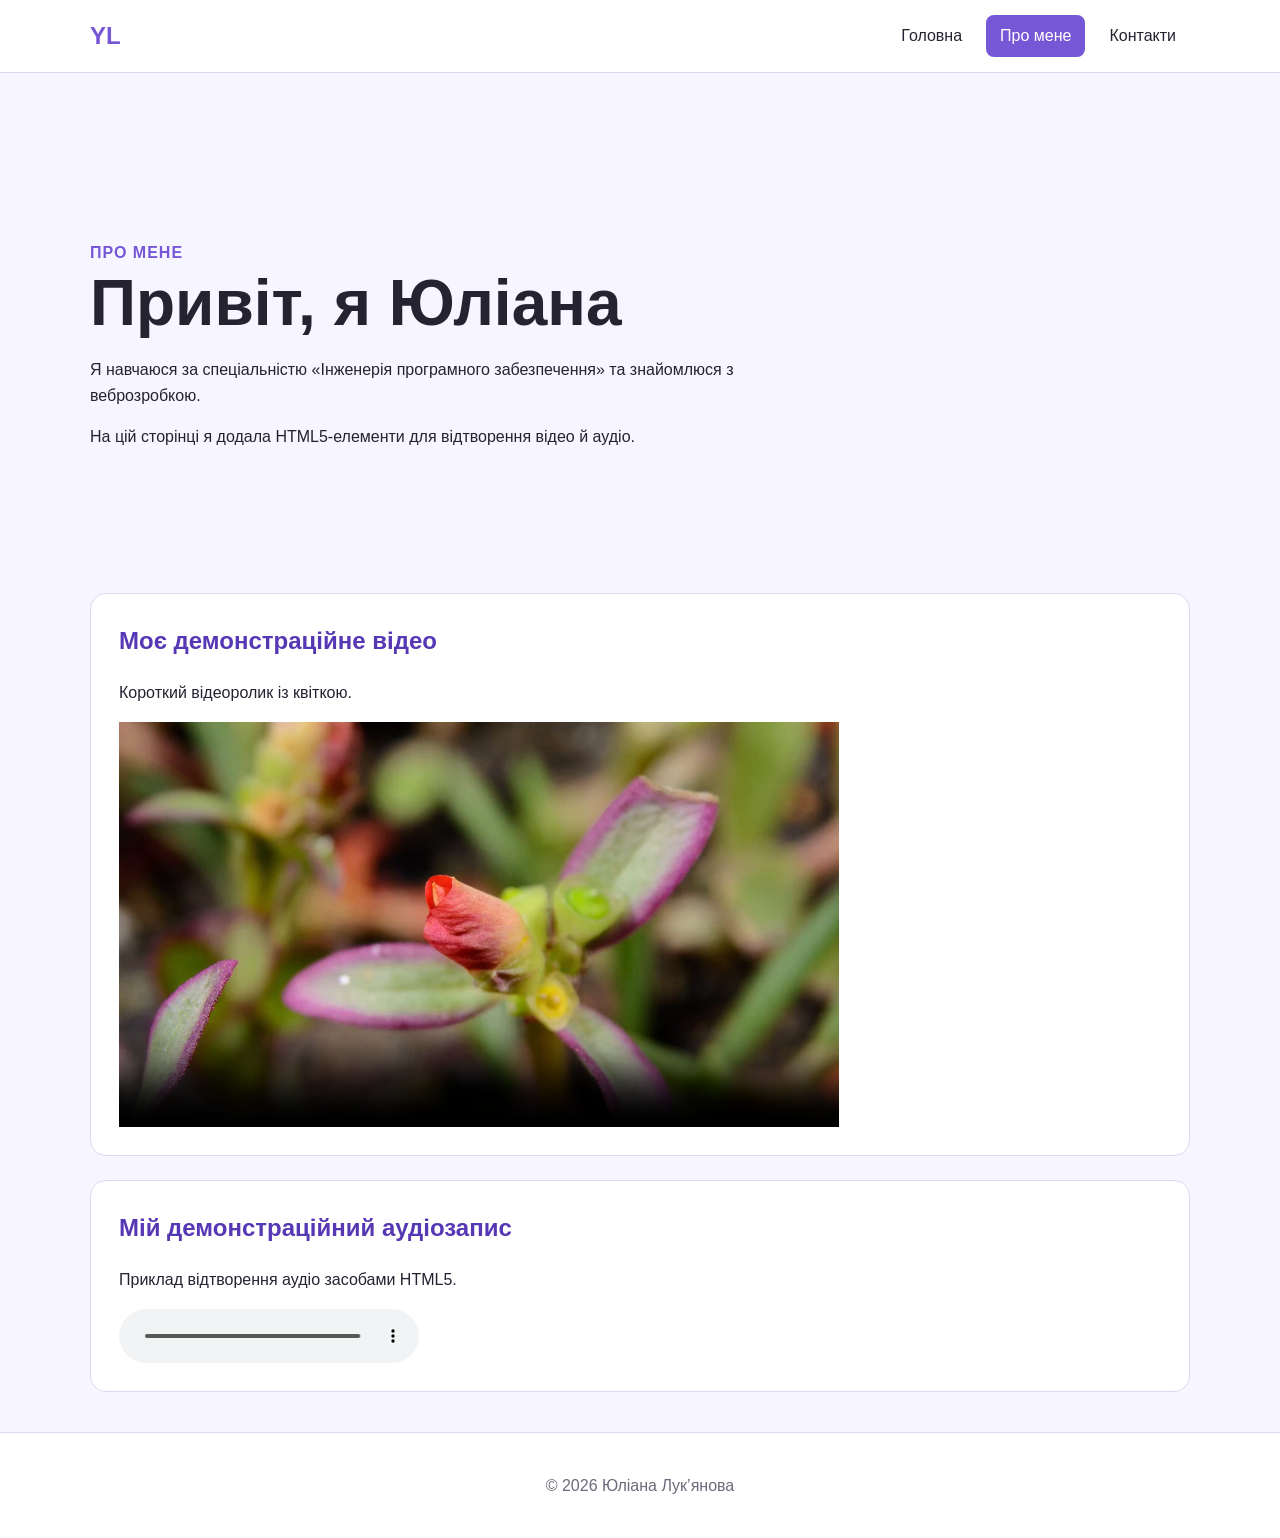
==== pages/about.html @ e68258b2 "Add contact form and media page" ====
<!DOCTYPE html>
<html lang="uk">
<head>
  <meta charset="UTF-8">
  <meta name="viewport" content="width=device-width, initial-scale=1.0">
  <meta
    name="description"
    content="Сторінка про авторку навчального HTML-сайту."
  >
  <title>Про мене</title>

  <link rel="stylesheet" href="../style.css">
</head>

<body>
  <header class="site-header">
    <div class="container header-inner">
      <a class="logo" href="../index.html">YL</a>

      <nav aria-label="Головна навігація">
        <a href="../index.html">Головна</a>
        <a class="active" href="about.html">Про мене</a>
        <a href="contact.html">Контакти</a>
      </nav>
    </div>
  </header>

  <main class="container">
    <section class="hero">
      <div>
        <p class="kicker">Про мене</p>
        <h1>Привіт, я Юліана</h1>

        <p>
          Я навчаюся за спеціальністю «Інженерія програмного
          забезпечення» та знайомлюся з веброзробкою.
        </p>

        <p>
          На цій сторінці я додала HTML5-елементи для відтворення
          відео й аудіо.
        </p>
      </div>
    </section>

    <section class="card">
      <h2>Моє демонстраційне відео</h2>
      <p>Короткий відеоролик із квіткою.</p>

      <video controls width="720" preload="metadata">
        <source src="../assets/media/flower.mp4" type="video/mp4">
        <source src="../assets/media/flower.webm" type="video/webm">

        <p>
          Ваш браузер не підтримує HTML-відео.
          <a href="../assets/media/flower.mp4">Завантажити відео</a>.
        </p>
      </video>
    </section>

    <section class="card">
      <h2>Мій демонстраційний аудіозапис</h2>
      <p>Приклад відтворення аудіо засобами HTML5.</p>

      <audio controls preload="metadata">
        <source
          src="../assets/media/t-rex-roar.mp3"
          type="audio/mpeg"
        >
        <source
          src="../assets/media/example.ogg"
          type="audio/ogg"
        >

        <p>
          Ваш браузер не підтримує цей аудіофайл.
          <a href="../assets/media/t-rex-roar.mp3">
            Завантажити аудіо
          </a>.
        </p>
      </audio>
    </section>
  </main>

  <footer>
    <p>&copy; 2026 Юліана Лук’янова</p>
  </footer>
</body>
</html>
---- style.css ----
* {
  box-sizing: border-box;
}

:root {
  --background: #f7f5ff;
  --surface: #ffffff;
  --text: #252331;
  --muted: #6e687a;
  --accent: #7657d6;
  --accent-dark: #5638b5;
  --border: #ded8f0;
}

body {
  margin: 0;
  font-family: Arial, sans-serif;
  line-height: 1.6;
  color: var(--text);
  background: var(--background);
}

.container {
  width: min(1100px, calc(100% - 32px));
  margin: 0 auto;
}

.site-header {
  background: var(--surface);
  border-bottom: 1px solid var(--border);
}

.header-inner {
  min-height: 72px;
  display: flex;
  align-items: center;
  justify-content: space-between;
  gap: 24px;
}

.logo {
  font-size: 24px;
  font-weight: 700;
  color: var(--accent);
  text-decoration: none;
}

nav {
  display: flex;
  gap: 10px;
  flex-wrap: wrap;
}

nav a {
  padding: 8px 14px;
  color: var(--text);
  text-decoration: none;
  border-radius: 8px;
}

nav a:hover,
nav a.active {
  color: #ffffff;
  background: var(--accent);
}

.hero {
  min-height: 520px;
  display: grid;
  grid-template-columns: 1.3fr 0.7fr;
  align-items: center;
  gap: 48px;
  padding: 64px 0 40px;
}

.kicker {
  margin-bottom: 4px;
  color: var(--accent);
  font-weight: 700;
  text-transform: uppercase;
  letter-spacing: 1px;
}

h1 {
  margin: 0 0 20px;
  font-size: clamp(38px, 6vw, 64px);
  line-height: 1.05;
}

h2 {
  margin-top: 0;
  color: var(--accent-dark);
}

button {
  padding: 12px 20px;
  border: 0;
  border-radius: 9px;
  color: #ffffff;
  background: var(--accent);
  font-size: 16px;
  cursor: pointer;
}

button:hover {
  background: var(--accent-dark);
}

figure {
  margin: 0;
  padding: 28px;
  text-align: center;
  background: var(--surface);
  border: 1px solid var(--border);
  border-radius: 18px;
}

figure img {
  max-width: 100%;
  height: auto;
}

figcaption {
  margin-top: 12px;
  color: var(--muted);
}

.card {
  margin-bottom: 24px;
  padding: 28px;
  background: var(--surface);
  border: 1px solid var(--border);
  border-radius: 16px;
}

.grid {
  display: grid;
  grid-template-columns: 1fr 1fr;
  gap: 24px;
}

table {
  width: 100%;
  border-collapse: collapse;
}

caption {
  margin-bottom: 12px;
  color: var(--muted);
  text-align: left;
}

th,
td {
  padding: 12px;
  text-align: left;
  border: 1px solid var(--border);
}

th {
  color: #ffffff;
  background: var(--accent);
}

form {
  max-width: 720px;
}

.form-group {
  margin-bottom: 18px;
}

label,
legend {
  display: block;
  margin-bottom: 6px;
  font-weight: 700;
}

input,
select,
textarea {
  width: 100%;
  padding: 11px;
  border: 1px solid var(--border);
  border-radius: 8px;
  font: inherit;
}

input[type="radio"],
input[type="checkbox"] {
  width: auto;
}

.option {
  display: inline-flex;
  align-items: center;
  gap: 6px;
  margin-right: 18px;
  font-weight: 400;
}

fieldset {
  margin-bottom: 18px;
  padding: 16px;
  border: 1px solid var(--border);
  border-radius: 8px;
}

video,
audio {
  display: block;
  max-width: 100%;
  margin-top: 12px;
}

footer {
  margin-top: 40px;
  padding: 24px;
  text-align: center;
  color: var(--muted);
  background: var(--surface);
  border-top: 1px solid var(--border);
}

@media (max-width: 720px) {
  .header-inner,
  .hero {
    display: flex;
    flex-direction: column;
    align-items: stretch;
  }

  .header-inner {
    padding: 16px 0;
  }

  .hero {
    min-height: auto;
    padding-top: 40px;
  }

  .grid {
    grid-template-columns: 1fr;
  }
}
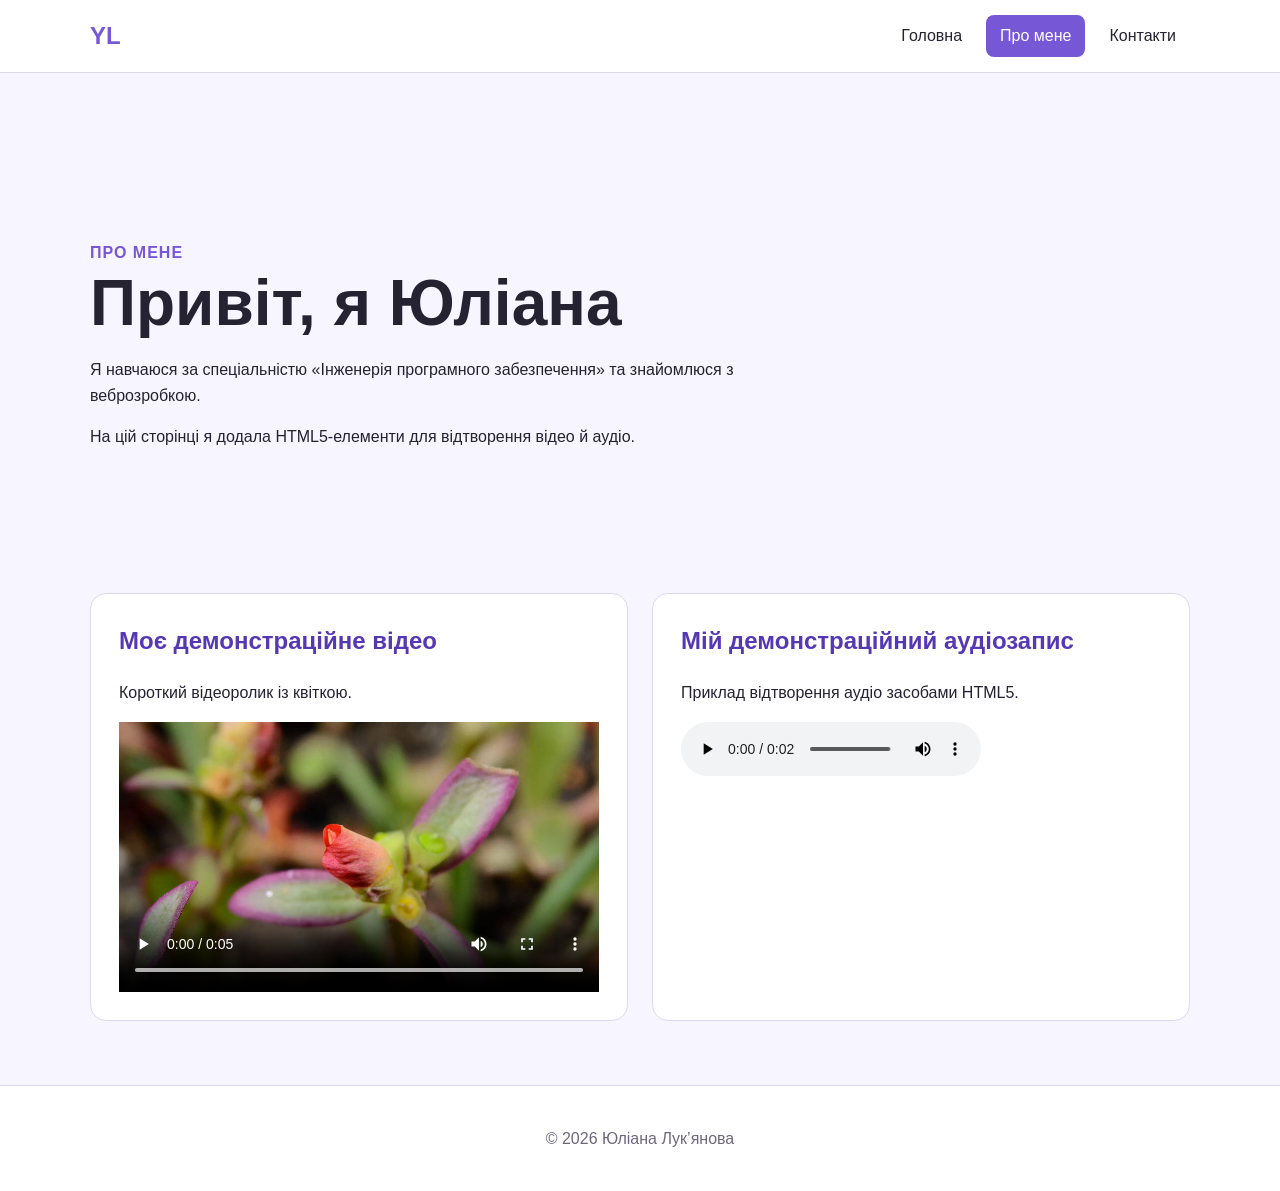
==== commit 19f36971: "Complete CSS practical work 5-6" ====
--- a/pages/about.html
+++ b/pages/about.html
@@ -9,7 +9,8 @@
   >
   <title>Про мене</title>
 
-  <link rel="stylesheet" href="../style.css">
+  <link rel="stylesheet" href="../styles/style.css">
+  <link rel="stylesheet" href="../styles/responsive.css">
 </head>
 
 <body>
@@ -43,6 +44,7 @@
       </div>
     </section>
 
+    <div class="media-flex">
     <section class="card">
       <h2>Моє демонстраційне відео</h2>
       <p>Короткий відеоролик із квіткою.</p>
@@ -80,6 +82,7 @@
         </p>
       </audio>
     </section>
+  </div>
   </main>
 
   <footer>
--- a/styles/style.css
+++ b/styles/style.css
@@ -0,0 +1,259 @@
+* {
+  box-sizing: border-box;
+}
+
+:root {
+  --background: #f7f5ff;
+  --surface: #ffffff;
+  --text: #252331;
+  --muted: #6e687a;
+  --accent: #7657d6;
+  --accent-dark: #5638b5;
+  --border: #ded8f0;
+}
+
+body {
+  margin: 0;
+  font-family: Arial, sans-serif;
+  line-height: 1.6;
+  color: var(--text);
+  background: var(--background);
+}
+
+.container {
+  width: min(1100px, calc(100% - 32px));
+  margin: 0 auto;
+}
+
+.site-header {
+  background: var(--surface);
+  border-bottom: 1px solid var(--border);
+}
+
+.header-inner {
+  min-height: 72px;
+  display: flex;
+  align-items: center;
+  justify-content: space-between;
+  gap: 24px;
+}
+
+.logo {
+  font-size: 24px;
+  font-weight: 700;
+  color: var(--accent);
+  text-decoration: none;
+}
+
+nav {
+  display: flex;
+  gap: 10px;
+  flex-wrap: wrap;
+}
+
+nav a {
+  padding: 8px 14px;
+  color: var(--text);
+  text-decoration: none;
+  border-radius: 8px;
+}
+
+nav a:hover,
+nav a.active {
+  color: #ffffff;
+  background: var(--accent);
+}
+
+.hero {
+  min-height: 520px;
+  display: grid;
+  grid-template-columns: 1.3fr 0.7fr;
+  align-items: center;
+  gap: 48px;
+  padding: 64px 0 40px;
+}
+
+.kicker {
+  margin-bottom: 4px;
+  color: var(--accent);
+  font-weight: 700;
+  text-transform: uppercase;
+  letter-spacing: 1px;
+}
+
+h1 {
+  margin: 0 0 20px;
+  font-size: clamp(38px, 6vw, 64px);
+  line-height: 1.05;
+}
+
+h2 {
+  margin-top: 0;
+  color: var(--accent-dark);
+}
+
+button {
+  padding: 12px 20px;
+  border: 0;
+  border-radius: 9px;
+  color: #ffffff;
+  background: var(--accent);
+  font-size: 16px;
+  cursor: pointer;
+}
+
+button:hover {
+  background: var(--accent-dark);
+}
+
+figure {
+  margin: 0;
+  padding: 28px;
+  text-align: center;
+  background: var(--surface);
+  border: 1px solid var(--border);
+  border-radius: 18px;
+}
+
+figure img {
+  max-width: 100%;
+  height: auto;
+}
+
+figcaption {
+  margin-top: 12px;
+  color: var(--muted);
+}
+
+.card {
+  margin-bottom: 24px;
+  padding: 28px;
+  background: var(--surface);
+  border: 1px solid var(--border);
+  border-radius: 16px;
+}
+
+.grid {
+  display: grid;
+  grid-template-columns: 1fr 1fr;
+  gap: 24px;
+}
+
+table {
+  width: 100%;
+  border-collapse: collapse;
+}
+
+caption {
+  margin-bottom: 12px;
+  color: var(--muted);
+  text-align: left;
+}
+
+th,
+td {
+  padding: 12px;
+  text-align: left;
+  border: 1px solid var(--border);
+}
+
+th {
+  color: #ffffff;
+  background: var(--accent);
+}
+
+form {
+  max-width: 720px;
+}
+
+.form-group {
+  margin-bottom: 18px;
+}
+
+label,
+legend {
+  display: block;
+  margin-bottom: 6px;
+  font-weight: 700;
+}
+
+input,
+select,
+textarea {
+  width: 100%;
+  padding: 11px;
+  border: 1px solid var(--border);
+  border-radius: 8px;
+  font: inherit;
+}
+
+input[type="radio"],
+input[type="checkbox"] {
+  width: auto;
+}
+
+.option {
+  display: inline-flex;
+  align-items: center;
+  gap: 6px;
+  margin-right: 18px;
+  font-weight: 400;
+}
+
+fieldset {
+  margin-bottom: 18px;
+  padding: 16px;
+  border: 1px solid var(--border);
+  border-radius: 8px;
+}
+
+video,
+audio {
+  display: block;
+  max-width: 100%;
+  margin-top: 12px;
+}
+
+footer {
+  margin-top: 40px;
+  padding: 24px;
+  text-align: center;
+  color: var(--muted);
+  background: var(--surface);
+  border-top: 1px solid var(--border);
+}
+
+/* Стани взаємодії */
+nav a,
+button,
+.card {
+  transition: 0.3s ease;
+}
+
+input:focus,
+select:focus,
+textarea:focus {
+  outline: none;
+  border-color: var(--accent);
+  box-shadow: 0 0 0 3px rgba(118, 87, 214, 0.2);
+}
+
+/* Оформлення таблиці */
+tbody tr:nth-child(even) {
+  background: var(--background);
+}
+
+/* Мультимедійні елементи */
+video {
+  width: 100%;
+}
+
+.media-flex {
+  display: flex;
+  gap: 24px;
+  align-items: stretch;
+}
+
+.media-flex .card {
+  flex: 1;
+}
--- a/styles/responsive.css
+++ b/styles/responsive.css
@@ -0,0 +1,37 @@
+@media (max-width: 768px) {
+  .header-inner,
+  .hero {
+    display: flex;
+    flex-direction: column;
+    align-items: stretch;
+  }
+
+  .header-inner {
+    padding: 16px 0;
+  }
+
+  .hero {
+    min-height: auto;
+    padding-top: 40px;
+  }
+
+  .grid {
+    grid-template-columns: 1fr;
+  }
+  nav {
+    flex-direction: column;
+  }
+
+  .card {
+    padding: 20px;
+  }
+
+  table {
+    display: block;
+    overflow-x: auto;
+    white-space: nowrap;
+  }
+  .media-flex {
+    flex-direction: column;
+  }
+}
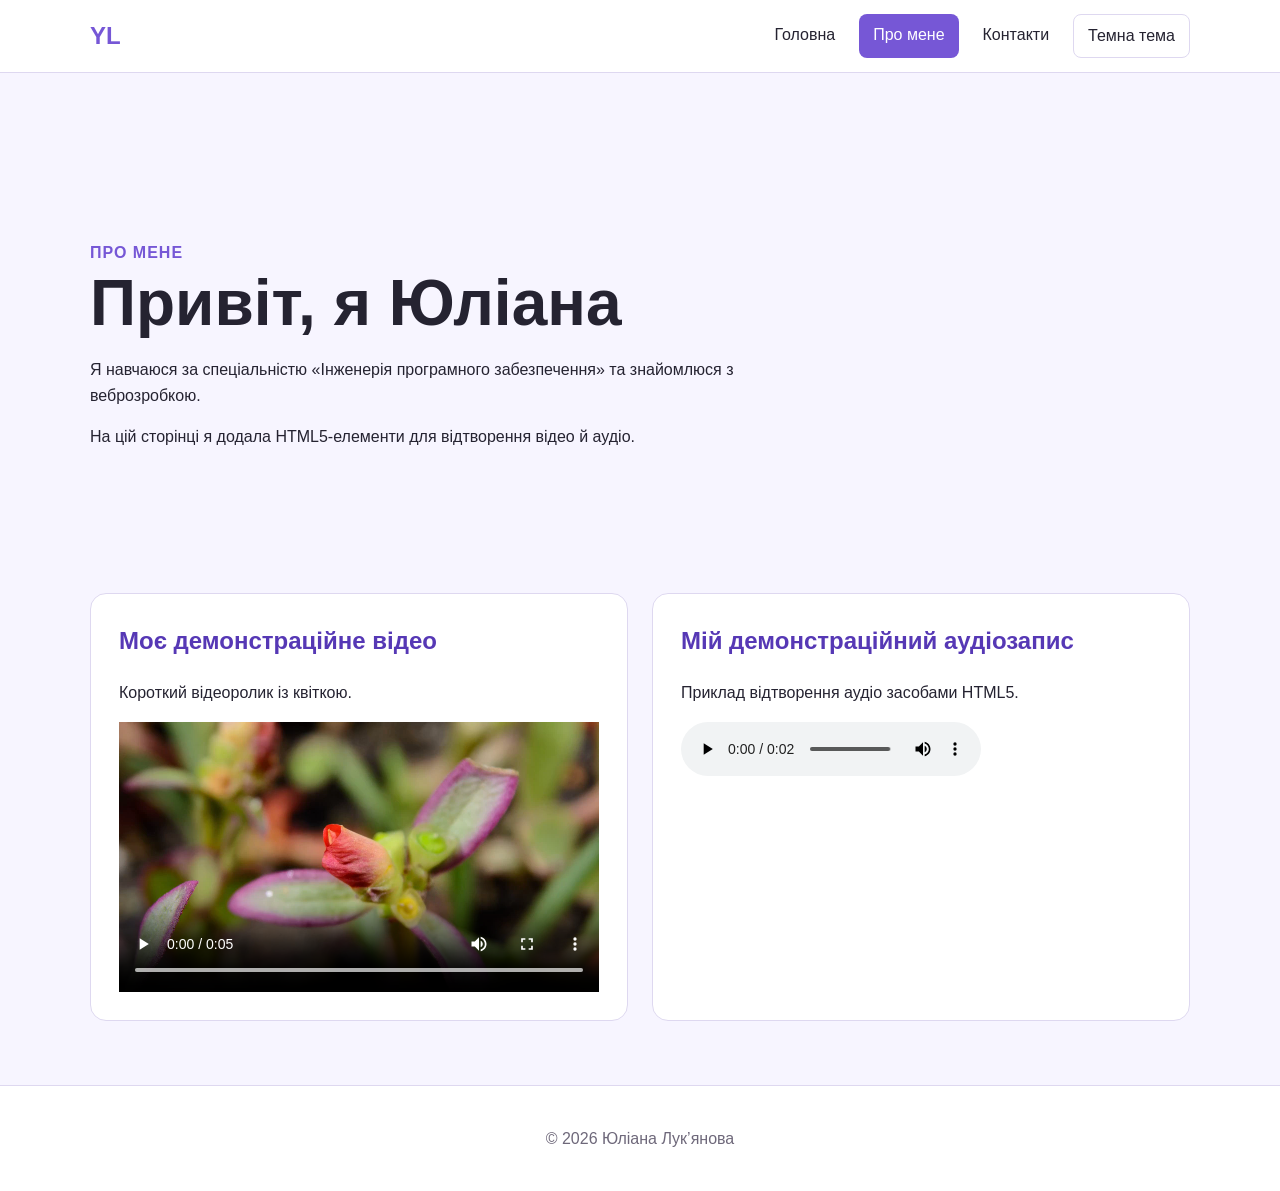
==== commit 26235ddb: "Complete JavaScript practical work 7-8" ====
--- a/pages/about.html
+++ b/pages/about.html
@@ -18,10 +18,20 @@
     <div class="container header-inner">
       <a class="logo" href="../index.html">YL</a>
 
-      <nav aria-label="Головна навігація">
+      <button
+        class="menu-toggle"
+        type="button"
+        aria-expanded="false"
+        aria-controls="main-nav"
+      >
+        Меню
+      </button>
+
+      <nav id="main-nav" aria-label="Головна навігація">
         <a href="../index.html">Головна</a>
-        <a class="active" href="about.html">Про мене</a>
+        <a href="about.html">Про мене</a>
         <a href="contact.html">Контакти</a>
+        <button class="theme-toggle" type="button">Темна тема</button>
       </nav>
     </div>
   </header>
@@ -86,7 +96,11 @@
   </main>
 
   <footer>
-    <p>&copy; 2026 Юліана Лук’янова</p>
+    <p>&copy; <span class="current-year"></span> Юліана Лук’янова</p>
   </footer>
+
+  <button class="back-to-top" type="button" hidden>↑ Вгору</button>
+  
+<script src="../js/main.js" defer></script>
 </body>
 </html>
--- a/styles/style.css
+++ b/styles/style.css
@@ -12,6 +12,16 @@
   --border: #ded8f0;
 }
 
+body.theme-dark {
+  --background: #17151f;
+  --surface: #242130;
+  --text: #f5f2ff;
+  --muted: #c2bad4;
+  --accent: #9b7df2;
+  --accent-dark: #b8a4ff;
+  --border: #3b3550;
+}
+
 body {
   margin: 0;
   font-family: Arial, sans-serif;
@@ -59,7 +69,7 @@
 }
 
 nav a:hover,
-nav a.active {
+nav a.is-active {
   color: #ffffff;
   background: var(--accent);
 }
@@ -256,4 +266,198 @@
 
 .media-flex .card {
   flex: 1;
+}
+
+.menu-toggle {
+  display: none;
+  padding: 8px 14px;
+  border: 0;
+  border-radius: 8px;
+  color: #ffffff;
+  background: var(--accent);
+  cursor: pointer;
+  font: inherit;
+}
+
+.theme-toggle {
+  padding: 8px 14px;
+  border: 1px solid var(--border);
+  border-radius: 8px;
+  color: var(--text);
+  background: var(--surface);
+  cursor: pointer;
+  font: inherit;
+}
+
+body.theme-dark {
+  --background: #17131f;
+  --surface: #251f31;
+  --text: #f7f5fb;
+  --muted: #c3b9d2;
+  --accent: #9c7cff;
+  --accent-dark: #7d5ce0;
+  --border: #463a59;
+}
+
+.back-to-top {
+  position: fixed;
+  right: 24px;
+  bottom: 24px;
+  z-index: 10;
+  padding: 10px 16px;
+  border: 0;
+  border-radius: 8px;
+  color: #ffffff;
+  background: var(--accent);
+  cursor: pointer;
+  font: inherit;
+}
+
+.back-to-top[hidden] {
+  display: none;
+}
+
+.accordion {
+  display: grid;
+  gap: 12px;
+}
+
+.accordion-item {
+  border: 1px solid var(--border);
+  border-radius: 8px;
+  overflow: hidden;
+}
+
+.accordion-button {
+  width: 100%;
+  padding: 16px;
+  border: 0;
+  color: var(--text);
+  background: var(--surface);
+  cursor: pointer;
+  font: inherit;
+  font-weight: 700;
+  text-align: left;
+}
+
+.accordion-button::after {
+  content: "+";
+  float: right;
+}
+
+.accordion-button[aria-expanded="true"]::after {
+  content: "−";
+}
+
+.accordion-content {
+  padding: 0 16px 16px;
+}
+
+.accordion-content p {
+  margin: 0;
+}
+
+label[for="schedule-search"] {
+  display: block;
+  margin-top: 12px;
+  font-weight: 700;
+}
+
+.filter-search {
+  width: 100%;
+  margin: 8px 0 16px;
+  padding: 12px;
+  border: 1px solid var(--border);
+  border-radius: 8px;
+  color: var(--text);
+  background: var(--surface);
+  font: inherit;
+}
+
+.open-modal {
+  padding: 10px 16px;
+  border: 0;
+  border-radius: 8px;
+  color: #ffffff;
+  background: var(--accent);
+  cursor: pointer;
+  font: inherit;
+}
+
+.modal {
+  position: fixed;
+  inset: 0;
+  z-index: 100;
+  display: grid;
+  place-items: center;
+  padding: 16px;
+}
+
+.modal[hidden] {
+  display: none;
+}
+
+.modal-overlay {
+  position: absolute;
+  inset: 0;
+  background: rgba(0, 0, 0, 0.65);
+}
+
+.modal-dialog {
+  position: relative;
+  z-index: 1;
+  width: min(500px, 100%);
+  padding: 32px;
+  border: 1px solid var(--border);
+  border-radius: 12px;
+  color: var(--text);
+  background: var(--surface);
+}
+
+.modal-close {
+  position: absolute;
+  top: 10px;
+  right: 12px;
+  border: 0;
+  color: var(--text);
+  background: transparent;
+  cursor: pointer;
+  font-size: 28px;
+}
+
+body.modal-open {
+  overflow: hidden;
+}
+
+.field-error {
+  display: block;
+  min-height: 20px;
+  margin-top: 4px;
+  color: #e05252;
+  font-size: 14px;
+}
+
+.character-counter {
+  display: block;
+  margin-top: 4px;
+  color: var(--muted);
+  font-size: 14px;
+  text-align: right;
+}
+
+.is-invalid {
+  border-color: #e05252 !important;
+}
+
+.form-success {
+  margin-top: 20px;
+  padding: 20px;
+  border: 1px solid var(--accent);
+  border-radius: 8px;
+  background: var(--background);
+  white-space: pre-line;
+}
+
+.form-success[hidden] {
+  display: none;
 }
--- a/styles/responsive.css
+++ b/styles/responsive.css
@@ -8,6 +8,7 @@
 
   .header-inner {
     padding: 16px 0;
+    flex-wrap: wrap;
   }
 
   .hero {
@@ -18,8 +19,20 @@
   .grid {
     grid-template-columns: 1fr;
   }
+    .menu-toggle {
+    display: block;
+    margin-left: auto;
+  }
+
   nav {
+    display: none;
+    flex-basis: 100%;
     flex-direction: column;
+    padding-top: 12px;
+  }
+
+  nav.is-open {
+    display: flex;
   }
 
   .card {
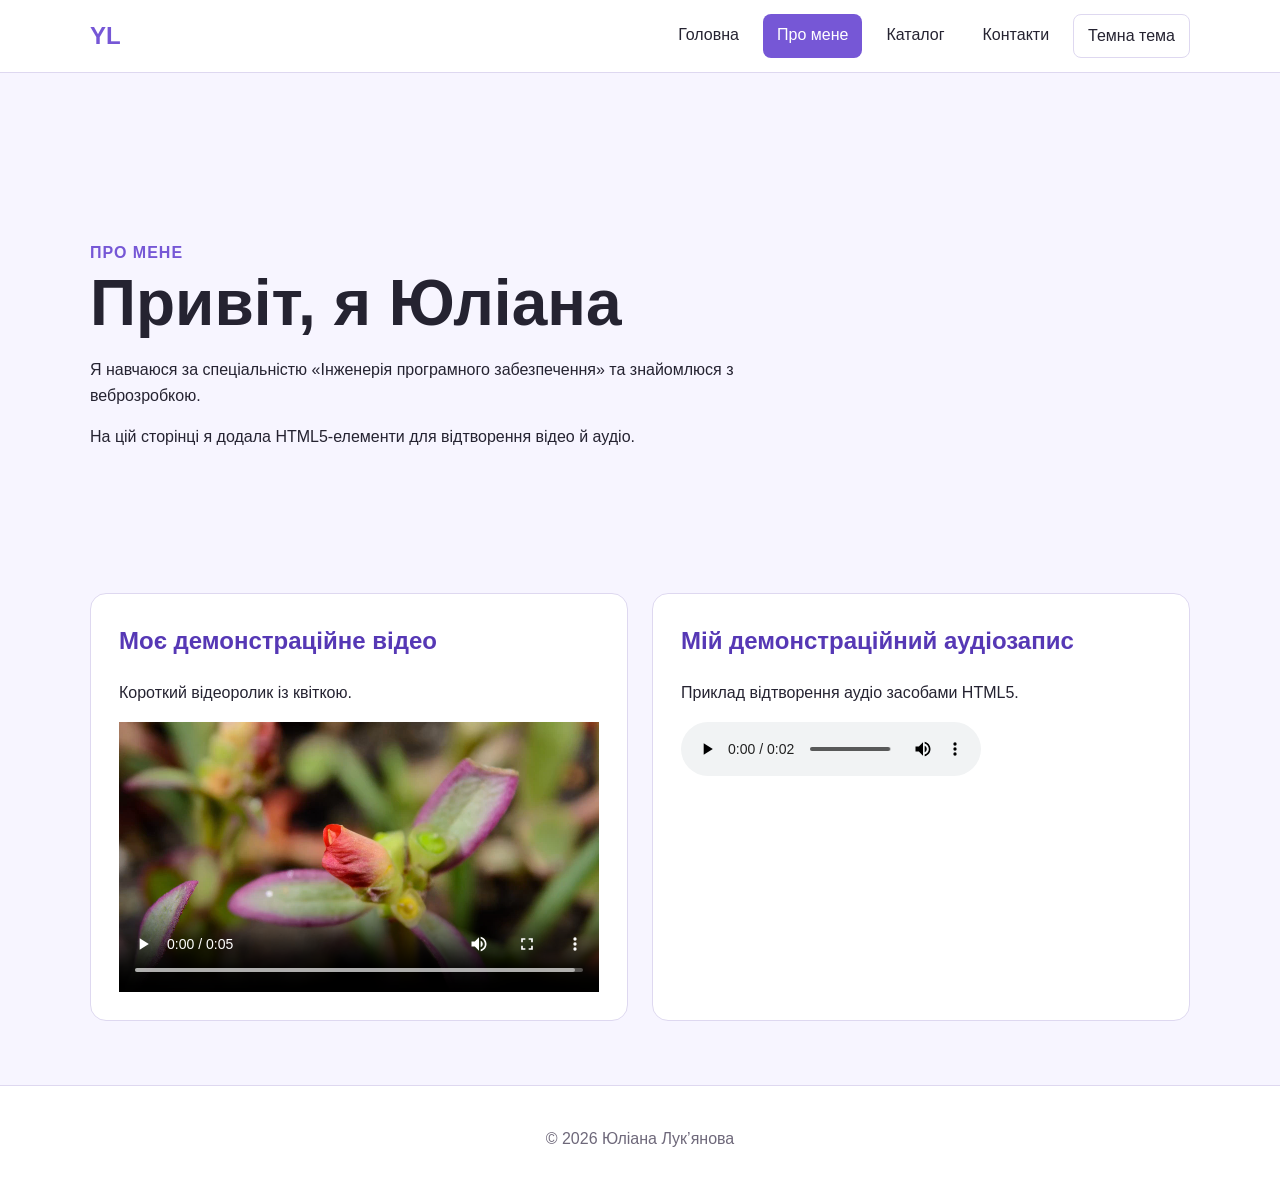
==== commit d04e09cd: "Complete JavaScript practical work 9-10" ====
--- a/pages/about.html
+++ b/pages/about.html
@@ -30,6 +30,7 @@
       <nav id="main-nav" aria-label="Головна навігація">
         <a href="../index.html">Головна</a>
         <a href="about.html">Про мене</a>
+        <a href="catalog.html">Каталог</a>
         <a href="contact.html">Контакти</a>
         <button class="theme-toggle" type="button">Темна тема</button>
       </nav>
@@ -100,7 +101,7 @@
   </footer>
 
   <button class="back-to-top" type="button" hidden>↑ Вгору</button>
-  
+
 <script src="../js/main.js" defer></script>
 </body>
 </html>
--- a/styles/style.css
+++ b/styles/style.css
@@ -460,4 +460,164 @@
 
 .form-success[hidden] {
   display: none;
+}
+
+/* Каталог курсів */
+
+.catalog-section {
+  padding: 48px 0;
+}
+
+.catalog-section > p {
+  color: var(--muted);
+}
+
+.catalog-controls {
+  display: grid;
+  grid-template-columns: 2fr 1fr 1fr;
+  gap: 16px;
+  margin: 32px 0;
+}
+
+.catalog-controls input,
+.catalog-controls select {
+  width: 100%;
+  padding: 12px 14px;
+  border: 1px solid var(--border);
+  border-radius: 8px;
+  background: var(--background);
+  color: var(--text);
+  font: inherit;
+}
+
+.catalog-grid {
+  display: grid;
+  grid-template-columns: repeat(3, 1fr);
+  gap: 20px;
+}
+
+.catalog-card {
+  display: flex;
+  flex-direction: column;
+  padding: 24px;
+  border: 1px solid var(--border);
+  border-radius: 12px;
+  background: var(--background);
+  box-shadow: var(--shadow);
+}
+
+.catalog-card-icon {
+  margin-bottom: 12px;
+  font-size: 42px;
+}
+
+.catalog-category {
+  margin: 0 0 8px;
+  color: var(--accent);
+  font-size: 14px;
+  font-weight: 700;
+  text-transform: uppercase;
+}
+
+.catalog-card h2 {
+  margin: 0 0 12px;
+}
+
+.catalog-card > p {
+  color: var(--muted);
+}
+
+.catalog-meta {
+  margin: 16px 0;
+  padding-left: 20px;
+}
+
+.catalog-actions {
+  display: flex;
+  flex-wrap: wrap;
+  gap: 10px;
+  margin-top: auto;
+}
+
+.favorite-button.is-favorite {
+  background: var(--accent);
+  color: white;
+}
+
+.catalog-state {
+  padding: 24px;
+  text-align: center;
+}
+
+#load-more {
+  display: block;
+  margin: 28px auto 0;
+}
+
+#load-more[hidden],
+.catalog-state[hidden],
+#details-modal[hidden] {
+  display: none;
+}
+
+.details-icon {
+  margin-bottom: 12px;
+  font-size: 52px;
+}
+
+/* Модальне вікно каталогу */
+
+#details-modal {
+  position: fixed;
+  inset: 0;
+  z-index: 1000;
+  display: flex;
+  align-items: center;
+  justify-content: center;
+  padding: 20px;
+  background: rgba(20, 18, 35, 0.75);
+  backdrop-filter: blur(4px);
+}
+
+#details-modal[hidden] {
+  display: none;
+}
+
+#details-modal .modal-content {
+  position: relative;
+  width: min(520px, 100%);
+  max-height: 90vh;
+  overflow-y: auto;
+  padding: 36px;
+  border: 1px solid var(--border);
+  border-radius: 16px;
+  background: var(--background);
+  color: var(--text);
+  box-shadow: 0 20px 60px rgba(0, 0, 0, 0.35);
+}
+
+#details-modal .modal-close {
+  position: absolute;
+  top: 12px;
+  right: 12px;
+  display: grid;
+  place-items: center;
+  width: 40px;
+  height: 40px;
+  padding: 0;
+  border-radius: 50%;
+  font-size: 26px;
+  line-height: 1;
+}
+
+#details-content h2 {
+  margin: 8px 0 16px;
+}
+
+#details-content p {
+  margin: 10px 0;
+}
+
+#details-content .details-icon {
+  font-size: 56px;
 }
--- a/styles/responsive.css
+++ b/styles/responsive.css
@@ -47,4 +47,20 @@
   .media-flex {
     flex-direction: column;
   }
+
+    .catalog-controls {
+    grid-template-columns: 1fr;
+  }
+
+  .catalog-grid {
+    grid-template-columns: 1fr;
+  }
+
+  .catalog-actions {
+    flex-direction: column;
+  }
+
+  .catalog-actions button {
+    width: 100%;
+  }
 }
